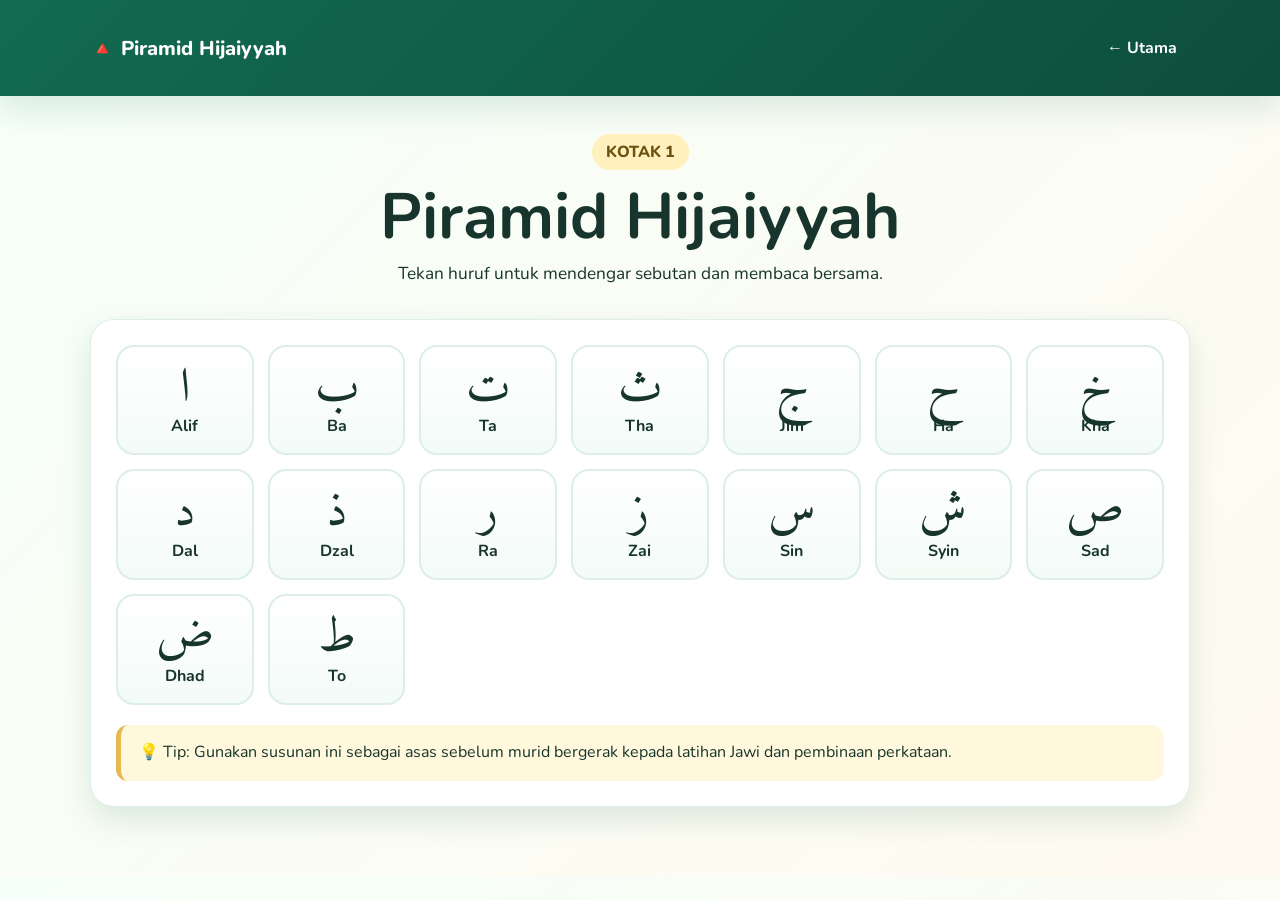
==== kotak1.html @ 54a2ca22 "Add files via upload" ====
<!DOCTYPE html><html lang="ms"><head><meta charset="UTF-8"><meta name="viewport" content="width=device-width,initial-scale=1"><title>Piramid Hijaiyyah</title><link rel="stylesheet" href="style.css"></head>
<body><header><div class="container nav"><div class="logo">🔺 Piramid Hijaiyyah</div><a href="index.html">← Utama</a></div></header>
<main class="container page"><div class="page-title"><span class="badge">KOTAK 1</span><h1>Piramid Hijaiyyah</h1><p class="subtitle">Tekan huruf untuk mendengar sebutan dan membaca bersama.</p></div>
<div class="panel"><div class="letter-grid">
<div class="letter" data-speak="Alif"><div class="arabic">ا</div><b>Alif</b></div><div class="letter" data-speak="Ba"><div class="arabic">ب</div><b>Ba</b></div><div class="letter" data-speak="Ta"><div class="arabic">ت</div><b>Ta</b></div><div class="letter" data-speak="Tha"><div class="arabic">ث</div><b>Tha</b></div>
<div class="letter" data-speak="Jim"><div class="arabic">ج</div><b>Jim</b></div><div class="letter" data-speak="Ha"><div class="arabic">ح</div><b>Ha</b></div><div class="letter" data-speak="Kha"><div class="arabic">خ</div><b>Kha</b></div><div class="letter" data-speak="Dal"><div class="arabic">د</div><b>Dal</b></div>
<div class="letter" data-speak="Dzal"><div class="arabic">ذ</div><b>Dzal</b></div><div class="letter" data-speak="Ra"><div class="arabic">ر</div><b>Ra</b></div><div class="letter" data-speak="Zai"><div class="arabic">ز</div><b>Zai</b></div><div class="letter" data-speak="Sin"><div class="arabic">س</div><b>Sin</b></div>
<div class="letter"><div class="arabic">ش</div><b>Syin</b></div><div class="letter"><div class="arabic">ص</div><b>Sad</b></div><div class="letter"><div class="arabic">ض</div><b>Dhad</b></div><div class="letter"><div class="arabic">ط</div><b>To</b></div>
</div><div class="note" style="margin-top:20px">💡 Tip: Gunakan susunan ini sebagai asas sebelum murid bergerak kepada latihan Jawi dan pembinaan perkataan.</div></div></main>
<script src="script.js"></script></body></html>
---- style.css ----
@import url('https://fonts.googleapis.com/css2?family=Nunito:wght@400;600;700;800&family=Amiri:wght@400;700&display=swap');

:root{
  --green:#126b50; --green2:#1d8b69; --mint:#e9f8f1;
  --gold:#e8b94f; --cream:#fffaf0; --ink:#17352c;
  --white:#fff; --shadow:0 12px 30px rgba(18,107,80,.14);
}
*{box-sizing:border-box}
body{
  margin:0; font-family:'Nunito',sans-serif; color:var(--ink);
  background:linear-gradient(135deg,#f5fff9,#fffaf0);
}
a{text-decoration:none;color:inherit}
.container{width:min(1100px,92%);margin:auto}
header{
  background:linear-gradient(135deg,var(--green),#0d4e3c);
  color:white; padding:28px 0; box-shadow:var(--shadow);
}
.nav{display:flex;justify-content:space-between;align-items:center;gap:16px}
.logo{font-weight:800;font-size:1.25rem}
.nav a{padding:9px 13px;border-radius:12px;font-weight:700}
.nav a:hover{background:rgba(255,255,255,.14)}
.hero{text-align:center;padding:58px 0 30px}
.badge{display:inline-block;background:#fff0bd;color:#6b5112;padding:7px 14px;border-radius:999px;font-weight:800}
h1{font-size:clamp(2.1rem,5vw,4rem);margin:14px 0 8px;line-height:1.05}
.subtitle{font-size:1.08rem;max-width:720px;margin:auto;line-height:1.7}
.cards{display:grid;grid-template-columns:repeat(2,1fr);gap:24px;padding:30px 0 70px}
.card{
  background:rgba(255,255,255,.94); border:2px solid #d8eee4;
  border-radius:28px;padding:28px;box-shadow:var(--shadow);
  transition:.2s;min-height:230px;position:relative;overflow:hidden
}
.card:hover{transform:translateY(-6px);border-color:#a9d8c7}
.icon{font-size:3rem}
.card h2{margin:12px 0 8px}
.card p{line-height:1.6;color:#49665d}
.btn{
  display:inline-block;background:var(--green);color:white;padding:11px 17px;
  border-radius:14px;font-weight:800;margin-top:8px
}
.btn.secondary{background:#fff3c9;color:#5c4918}
.page{padding:38px 0 70px}
.page-title{text-align:center;margin-bottom:30px}
.panel{background:white;border-radius:24px;padding:25px;box-shadow:var(--shadow);border:1px solid #e0eee8}
.grid{display:grid;grid-template-columns:repeat(2,1fr);gap:18px}
.letter-grid{display:grid;grid-template-columns:repeat(auto-fit,minmax(120px,1fr));gap:14px}
.letter{
  border:2px solid #dceee7;border-radius:18px;padding:16px;text-align:center;
  background:linear-gradient(#fff,#f3fbf7);cursor:pointer
}
.arabic{font-family:'Amiri',serif;font-size:3rem;line-height:1.1}
.small{font-size:.9rem;color:#55746a}
.note{background:#fff8dd;border-left:5px solid var(--gold);padding:15px 18px;border-radius:12px;line-height:1.6}
table{width:100%;border-collapse:collapse;background:white}
th,td{padding:12px;border-bottom:1px solid #e4eee9;text-align:center}
th{background:var(--mint)}
.game-area{text-align:center}
.question{font-size:4rem;font-family:'Amiri',serif;margin:10px}
.choices{display:grid;grid-template-columns:repeat(2,1fr);gap:14px;max-width:600px;margin:20px auto}
.choice{padding:18px;border:2px solid #cfe7dd;background:white;border-radius:16px;font-size:1.4rem;cursor:pointer}
.choice:hover{border-color:var(--green);background:var(--mint)}
.result{font-weight:800;min-height:28px}
footer{text-align:center;padding:25px;color:#648076}
@media(max-width:700px){.cards,.grid,.choices{grid-template-columns:1fr}.nav{flex-wrap:wrap}.hero{padding-top:38px}}
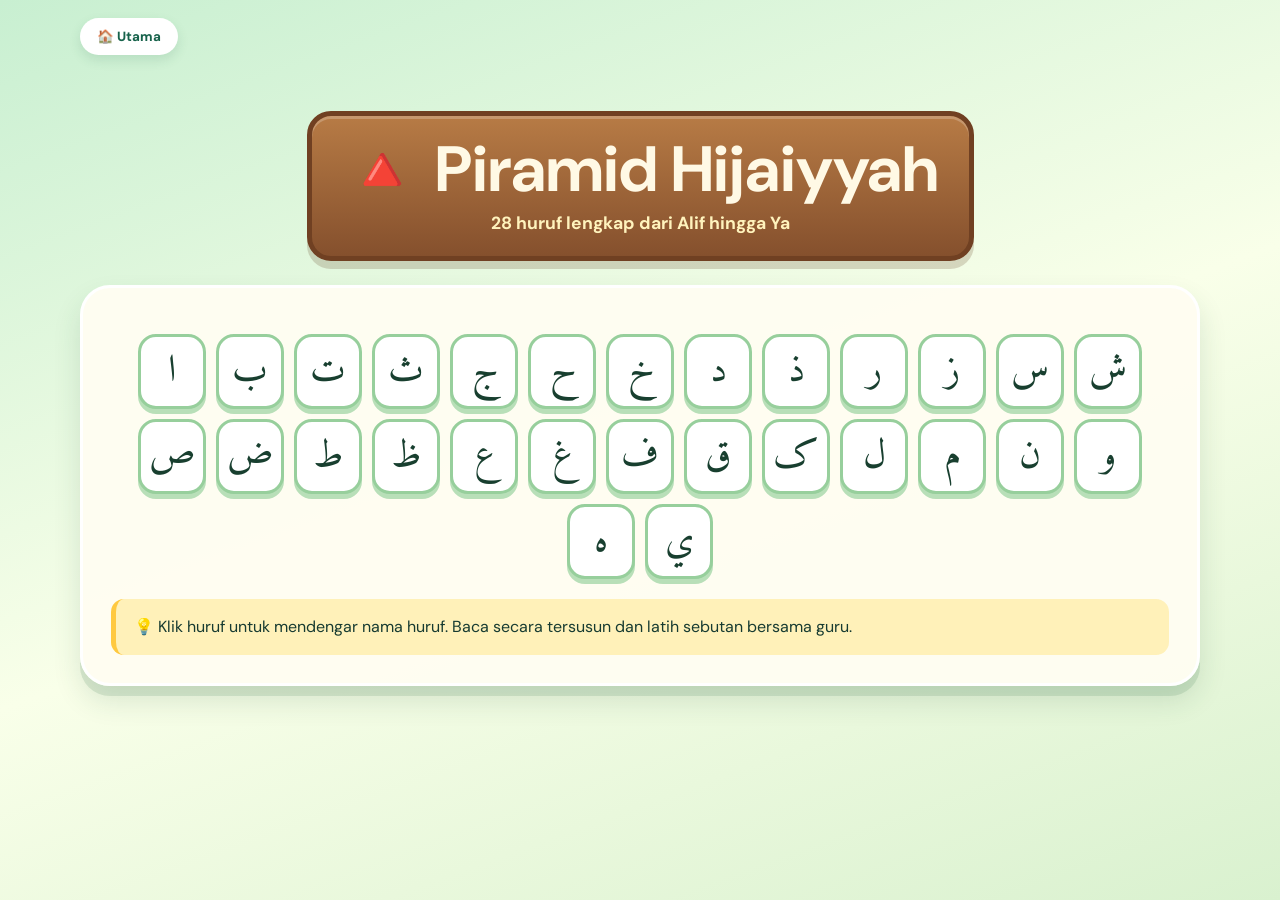
==== commit 71bc4982: "Add files via upload" ====
--- a/kotak1.html
+++ b/kotak1.html
@@ -1,10 +1,5 @@
-<!DOCTYPE html><html lang="ms"><head><meta charset="UTF-8"><meta name="viewport" content="width=device-width,initial-scale=1"><title>Piramid Hijaiyyah</title><link rel="stylesheet" href="style.css"></head>
-<body><header><div class="container nav"><div class="logo">🔺 Piramid Hijaiyyah</div><a href="index.html">← Utama</a></div></header>
-<main class="container page"><div class="page-title"><span class="badge">KOTAK 1</span><h1>Piramid Hijaiyyah</h1><p class="subtitle">Tekan huruf untuk mendengar sebutan dan membaca bersama.</p></div>
-<div class="panel"><div class="letter-grid">
-<div class="letter" data-speak="Alif"><div class="arabic">ا</div><b>Alif</b></div><div class="letter" data-speak="Ba"><div class="arabic">ب</div><b>Ba</b></div><div class="letter" data-speak="Ta"><div class="arabic">ت</div><b>Ta</b></div><div class="letter" data-speak="Tha"><div class="arabic">ث</div><b>Tha</b></div>
-<div class="letter" data-speak="Jim"><div class="arabic">ج</div><b>Jim</b></div><div class="letter" data-speak="Ha"><div class="arabic">ح</div><b>Ha</b></div><div class="letter" data-speak="Kha"><div class="arabic">خ</div><b>Kha</b></div><div class="letter" data-speak="Dal"><div class="arabic">د</div><b>Dal</b></div>
-<div class="letter" data-speak="Dzal"><div class="arabic">ذ</div><b>Dzal</b></div><div class="letter" data-speak="Ra"><div class="arabic">ر</div><b>Ra</b></div><div class="letter" data-speak="Zai"><div class="arabic">ز</div><b>Zai</b></div><div class="letter" data-speak="Sin"><div class="arabic">س</div><b>Sin</b></div>
-<div class="letter"><div class="arabic">ش</div><b>Syin</b></div><div class="letter"><div class="arabic">ص</div><b>Sad</b></div><div class="letter"><div class="arabic">ض</div><b>Dhad</b></div><div class="letter"><div class="arabic">ط</div><b>To</b></div>
-</div><div class="note" style="margin-top:20px">💡 Tip: Gunakan susunan ini sebagai asas sebelum murid bergerak kepada latihan Jawi dan pembinaan perkataan.</div></div></main>
-<script src="script.js"></script></body></html>+<!doctype html><html lang="ms"><head><meta charset="utf-8"><meta name="viewport" content="width=device-width,initial-scale=1"><title>Piramid Hijaiyyah</title><link rel="stylesheet" href="style.css"></head><body><div class="app"><main class="container"><div class="topbar"><button onclick="location.href='index.html'">🏠 Utama</button></div><section class="hero"><div class="wood"><h1>🔺 Piramid Hijaiyyah</h1><p>28 huruf lengkap dari Alif hingga Ya</p></div></section><div class="paper"><div id="pyramid" class="letters"></div><div class="note">💡 Klik huruf untuk mendengar nama huruf. Baca secara tersusun dan latih sebutan bersama guru.</div></div></main></div><script src="script.js"></script><script>
+const letters=[["ا","Alif"],["ب","Ba"],["ت","Ta"],["ث","Tha"],["ج","Jim"],["ح","Ha"],["خ","Kha"],["د","Dal"],["ذ","Dzal"],["ر","Ra"],["ز","Zai"],["س","Sin"],["ش","Syin"],["ص","Sad"],["ض","Dad"],["ط","Ta"],["ظ","Za"],["ع","Ain"],["غ","Ghain"],["ف","Fa"],["ق","Qaf"],["ک","Kaf"],["ل","Lam"],["م","Mim"],["ن","Nun"],["و","Wau"],["ه","Ha"],["ي","Ya"]];
+document.getElementById("pyramid").innerHTML=letters.map(x=>`<button class="letter" onclick="speakName('${x[1]}')">${x[0]}</button>`).join("");
+function speakName(t){if("speechSynthesis" in window){let u=new SpeechSynthesisUtterance(t);u.lang="ms-MY";speechSynthesis.speak(u)}}
+</script></body></html>
--- a/style.css
+++ b/style.css
@@ -1,65 +1,20 @@
 
-@import url('https://fonts.googleapis.com/css2?family=Nunito:wght@400;600;700;800&family=Amiri:wght@400;700&display=swap');
-
-:root{
-  --green:#126b50; --green2:#1d8b69; --mint:#e9f8f1;
-  --gold:#e8b94f; --cream:#fffaf0; --ink:#17352c;
-  --white:#fff; --shadow:0 12px 30px rgba(18,107,80,.14);
-}
-*{box-sizing:border-box}
-body{
-  margin:0; font-family:'Nunito',sans-serif; color:var(--ink);
-  background:linear-gradient(135deg,#f5fff9,#fffaf0);
-}
-a{text-decoration:none;color:inherit}
-.container{width:min(1100px,92%);margin:auto}
-header{
-  background:linear-gradient(135deg,var(--green),#0d4e3c);
-  color:white; padding:28px 0; box-shadow:var(--shadow);
-}
-.nav{display:flex;justify-content:space-between;align-items:center;gap:16px}
-.logo{font-weight:800;font-size:1.25rem}
-.nav a{padding:9px 13px;border-radius:12px;font-weight:700}
-.nav a:hover{background:rgba(255,255,255,.14)}
-.hero{text-align:center;padding:58px 0 30px}
-.badge{display:inline-block;background:#fff0bd;color:#6b5112;padding:7px 14px;border-radius:999px;font-weight:800}
-h1{font-size:clamp(2.1rem,5vw,4rem);margin:14px 0 8px;line-height:1.05}
-.subtitle{font-size:1.08rem;max-width:720px;margin:auto;line-height:1.7}
-.cards{display:grid;grid-template-columns:repeat(2,1fr);gap:24px;padding:30px 0 70px}
-.card{
-  background:rgba(255,255,255,.94); border:2px solid #d8eee4;
-  border-radius:28px;padding:28px;box-shadow:var(--shadow);
-  transition:.2s;min-height:230px;position:relative;overflow:hidden
-}
-.card:hover{transform:translateY(-6px);border-color:#a9d8c7}
-.icon{font-size:3rem}
-.card h2{margin:12px 0 8px}
-.card p{line-height:1.6;color:#49665d}
-.btn{
-  display:inline-block;background:var(--green);color:white;padding:11px 17px;
-  border-radius:14px;font-weight:800;margin-top:8px
-}
-.btn.secondary{background:#fff3c9;color:#5c4918}
-.page{padding:38px 0 70px}
-.page-title{text-align:center;margin-bottom:30px}
-.panel{background:white;border-radius:24px;padding:25px;box-shadow:var(--shadow);border:1px solid #e0eee8}
-.grid{display:grid;grid-template-columns:repeat(2,1fr);gap:18px}
-.letter-grid{display:grid;grid-template-columns:repeat(auto-fit,minmax(120px,1fr));gap:14px}
-.letter{
-  border:2px solid #dceee7;border-radius:18px;padding:16px;text-align:center;
-  background:linear-gradient(#fff,#f3fbf7);cursor:pointer
-}
-.arabic{font-family:'Amiri',serif;font-size:3rem;line-height:1.1}
-.small{font-size:.9rem;color:#55746a}
-.note{background:#fff8dd;border-left:5px solid var(--gold);padding:15px 18px;border-radius:12px;line-height:1.6}
-table{width:100%;border-collapse:collapse;background:white}
-th,td{padding:12px;border-bottom:1px solid #e4eee9;text-align:center}
-th{background:var(--mint)}
-.game-area{text-align:center}
-.question{font-size:4rem;font-family:'Amiri',serif;margin:10px}
-.choices{display:grid;grid-template-columns:repeat(2,1fr);gap:14px;max-width:600px;margin:20px auto}
-.choice{padding:18px;border:2px solid #cfe7dd;background:white;border-radius:16px;font-size:1.4rem;cursor:pointer}
-.choice:hover{border-color:var(--green);background:var(--mint)}
-.result{font-weight:800;min-height:28px}
-footer{text-align:center;padding:25px;color:#648076}
-@media(max-width:700px){.cards,.grid,.choices{grid-template-columns:1fr}.nav{flex-wrap:wrap}.hero{padding-top:38px}}
+@import url('https://fonts.googleapis.com/css2?family=Amiri:wght@400;700&family=DM+Sans:wght@400;500;700;800&display=swap');
+:root{--forest:#17624b;--leaf:#45a46b;--mint:#dff5df;--cream:#fffdf2;--wood:#9b6638;--gold:#ffc940;--ink:#173b31;--coral:#ef7e6a}
+*{box-sizing:border-box}body{margin:0;font-family:"DM Sans",sans-serif;color:var(--ink);background:linear-gradient(160deg,#c8efd1,#f9ffe9 52%,#d9f1cf);min-height:100vh}
+button{font-family:inherit}button:focus-visible{outline:4px solid var(--gold);outline-offset:3px}
+.app{min-height:100vh;position:relative;overflow:hidden}.leaf{position:absolute;width:90px;height:42px;border-radius:90% 0 90% 0;background:#69b875;opacity:.5;pointer-events:none}.one{top:7%;left:-18px}.two{top:19%;right:-26px;transform:rotate(125deg)}.three{bottom:8%;left:-25px;transform:rotate(45deg)}
+.container{width:min(1120px,92%);margin:auto}.topbar{padding:18px 0;position:relative;z-index:2;display:flex;justify-content:space-between;align-items:center;gap:12px}.topbar button{border:0;border-radius:999px;padding:10px 17px;background:#fff;color:var(--forest);font-weight:800;cursor:pointer;box-shadow:0 5px 12px #1b654222}
+.hero{text-align:center;padding:38px 0 24px}.wood{display:inline-block;background:linear-gradient(#b77b45,#85502d);color:#fff9e5;border:5px solid #704022;border-radius:24px;padding:22px 30px;box-shadow:inset 0 3px #ffffff38,0 8px 0 #5c391d33}
+.hero h1{margin:0;font-size:clamp(2rem,6vw,4rem);line-height:1}.hero p{margin:10px 0 0;color:#fff3bd;font-weight:700;font-size:1.1rem}.slogan{font-weight:800;color:#356445;margin:18px 0}
+.paper{background:rgba(255,253,242,.96);border:3px solid #fff;border-radius:30px;box-shadow:0 10px 0 #37724a24,0 15px 28px #22583824;padding:28px}
+.menu{display:grid;grid-template-columns:repeat(2,1fr);gap:14px;margin-top:24px}.btn{border:0;border-radius:20px;cursor:pointer;min-height:60px;padding:13px 20px;font-weight:800;font-size:1rem;box-shadow:0 6px 0 #133c2a2e;transition:.16s}.btn:hover{transform:translateY(-3px)}.green{background:#71bb79;color:#fff}.yellow{background:#f7c942;color:#583b1f}.blue{background:#72b8d9;color:#173b4d}.orange{background:#eea66f;color:#63361f}.pink{background:#df9cbd;color:#5a2842}.wide{grid-column:1/-1}
+.screen{display:none;position:relative;z-index:1}.screen.active{display:block;animation:enter .35s ease}@keyframes enter{from{opacity:0;transform:translateY(12px)}to{opacity:1;transform:none}}
+.status{display:flex;flex-wrap:wrap;gap:10px;justify-content:space-between;background:var(--forest);color:#fff;border-radius:22px;padding:14px;box-shadow:0 7px 0 #17433133;margin-bottom:18px}.pill{background:#ffffff29;border-radius:15px;padding:8px 12px;font-weight:800}
+.game-title{text-align:center;color:var(--forest)}.game-title h2{margin:4px 0;font-size:2rem}.game-title p{font-weight:700;color:#4a6953}.jawi{font-family:Amiri,serif;direction:rtl;text-align:right}.word{font-size:clamp(3.5rem,10vw,6rem);line-height:1;color:var(--forest);text-align:center}
+.answer{min-height:90px;border:3px dashed #5ea66b;border-radius:20px;background:#effbea;display:flex;align-items:center;justify-content:center;gap:8px;padding:12px}.letters{display:flex;flex-wrap:wrap;justify-content:center;gap:10px;margin-top:18px}.letter{min-width:68px;min-height:72px;border:3px solid #97cf9c;border-radius:18px;background:#fff;cursor:pointer;box-shadow:0 5px 0 #b8dfb8;font:2.4rem Amiri,serif;color:#183f2f}.letter:hover,.letter.selected{transform:translateY(-4px);background:#fff3bd}.letter:disabled{opacity:.35;cursor:default}
+.actions{text-align:center;margin-top:18px}.feedback{text-align:center;min-height:28px;font-weight:800;margin:16px 0}.note{margin-top:20px;background:#fff1b9;border-left:5px solid var(--gold);padding:15px 18px;border-radius:13px;line-height:1.6}
+.word-bank{display:grid;grid-template-columns:repeat(auto-fit,minmax(140px,1fr));gap:12px}.word-card{border:2px solid #b9ddc1;background:#f7fff4;border-radius:18px;padding:15px;text-align:center;cursor:pointer}.word-card:hover{background:#fff3bd}.word-card .jawi{font-size:2rem;text-align:center}
+.info h2{color:var(--forest)}.info ul,.info ol{line-height:1.8}.badge{display:inline-block;background:#fff0bc;color:#6c5315;padding:7px 14px;border-radius:999px;font-weight:800}
+footer{text-align:center;padding:28px;color:#356445;font-weight:700}
+@media(max-width:700px){.menu{grid-template-columns:1fr}.wide{grid-column:auto}.paper{padding:20px}.status{justify-content:center}.letter{min-width:58px;min-height:64px;font-size:2rem}}
